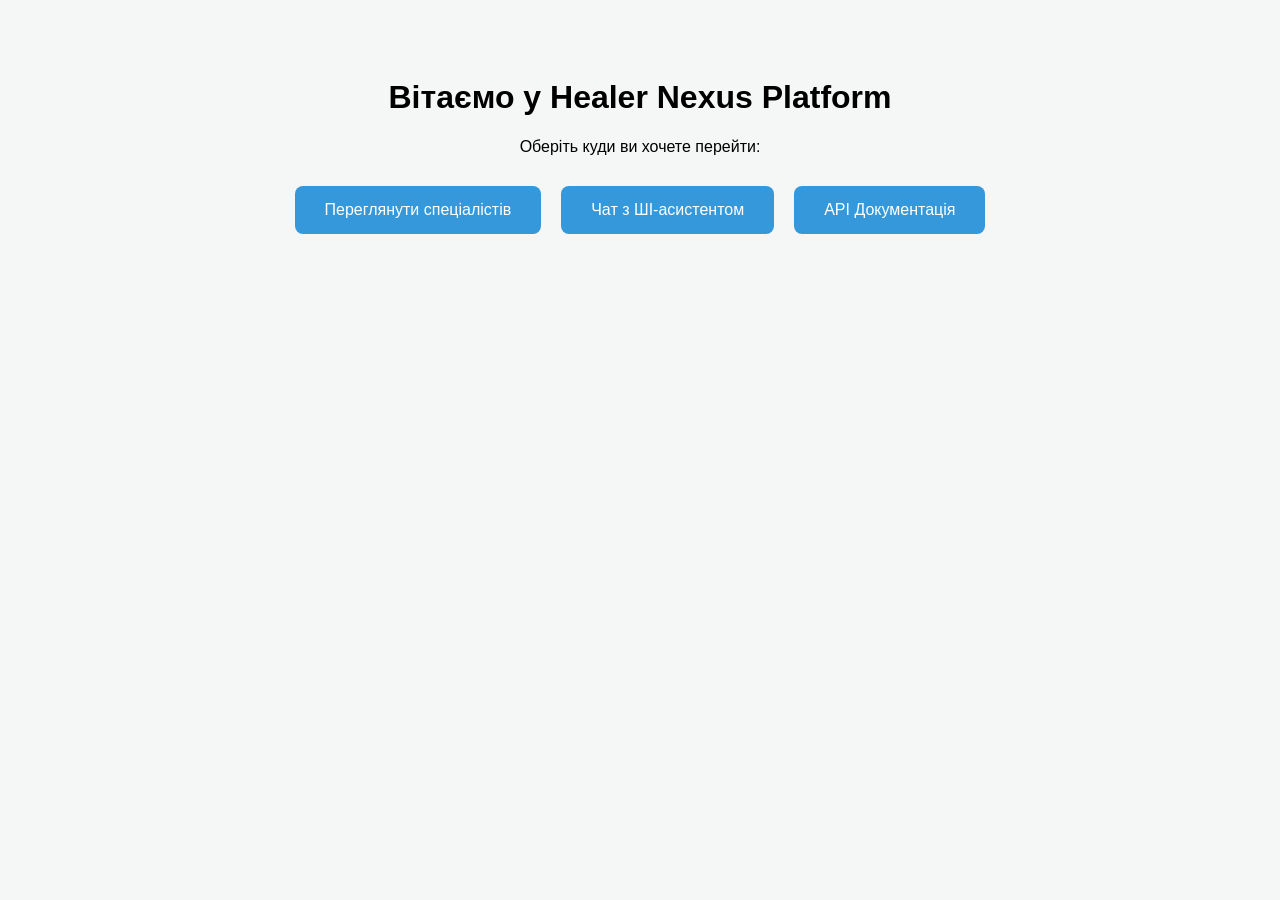
==== app/static/index.html @ 1d23e84e "Initial commit: Healer Nexus Platform full source code and architecture" ====
<!DOCTYPE html>
<html lang="uk">
<head>
    <meta charset="UTF-8">
    <title>Healer Nexus - Головна</title>
    <style>
        body { font-family: sans-serif; text-align: center; padding: 50px; background: #f4f7f6; }
        .nav { display: flex; justify-content: center; gap: 20px; margin-top: 30px; }
        .link { padding: 15px 30px; background: #3498db; color: white; text-decoration: none; border-radius: 8px; }
    </style>
</head>
<body>
    <h1>Вітаємо у Healer Nexus Platform</h1>
    <p>Оберіть куди ви хочете перейти:</p>
    <div class="nav">
        <a href="/dashboard" class="link">Переглянути спеціалістів</a>
        <a href="/tracker" class="link">Чат з ШІ-асистентом</a>
        <a href="/docs" class="link">API Документація</a>
    </div>
</body>
</html>
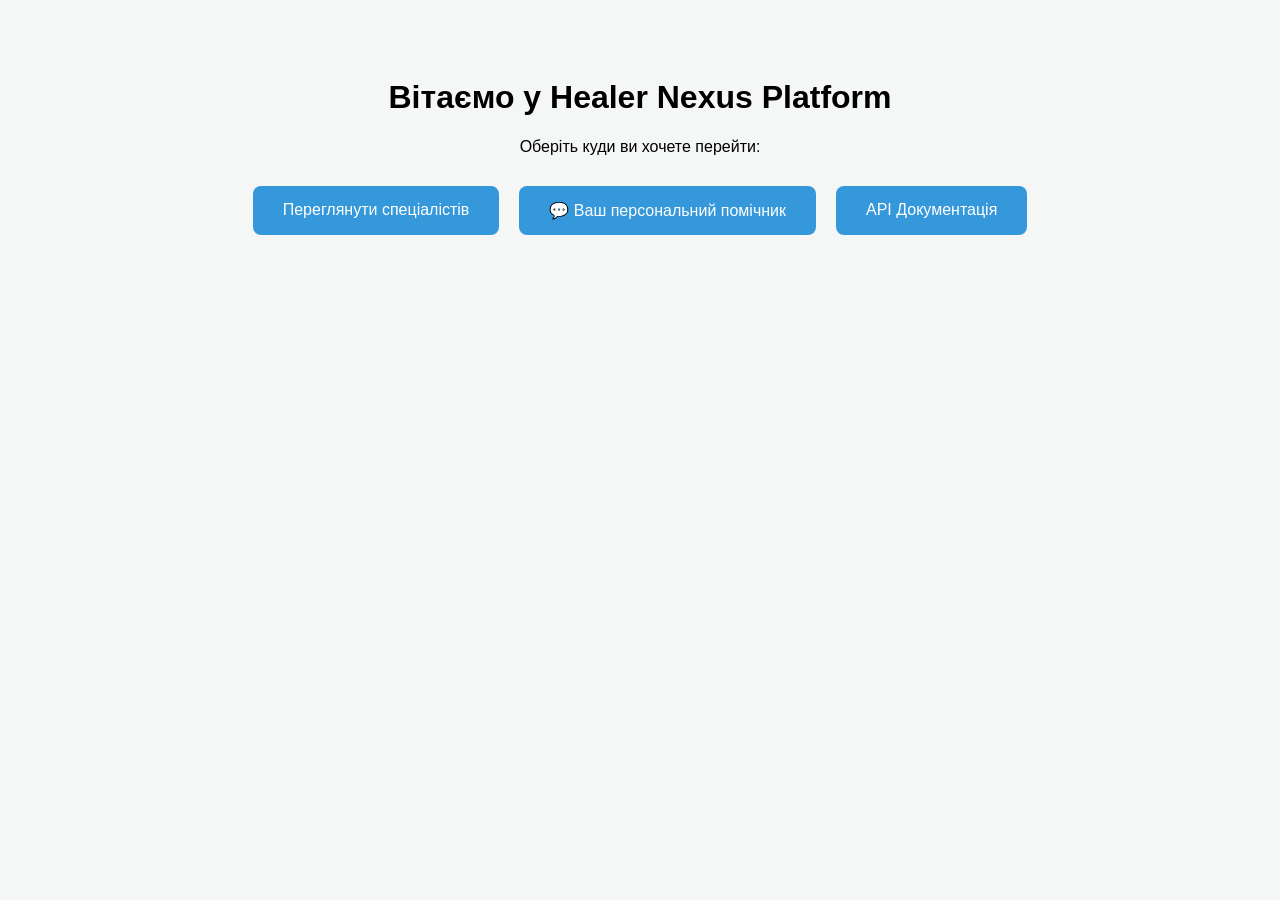
==== commit 06e0dd5d: "fix: init_db imports all models + homepage button text update" ====
--- a/app/static/index.html
+++ b/app/static/index.html
@@ -14,7 +14,7 @@
     <p>Оберіть куди ви хочете перейти:</p>
     <div class="nav">
         <a href="/dashboard" class="link">Переглянути спеціалістів</a>
-        <a href="/tracker" class="link">Чат з ШІ-асистентом</a>
+        <a href="/tracker" class="link">💬 Ваш персональний помічник</a>
         <a href="/docs" class="link">API Документація</a>
     </div>
 </body>
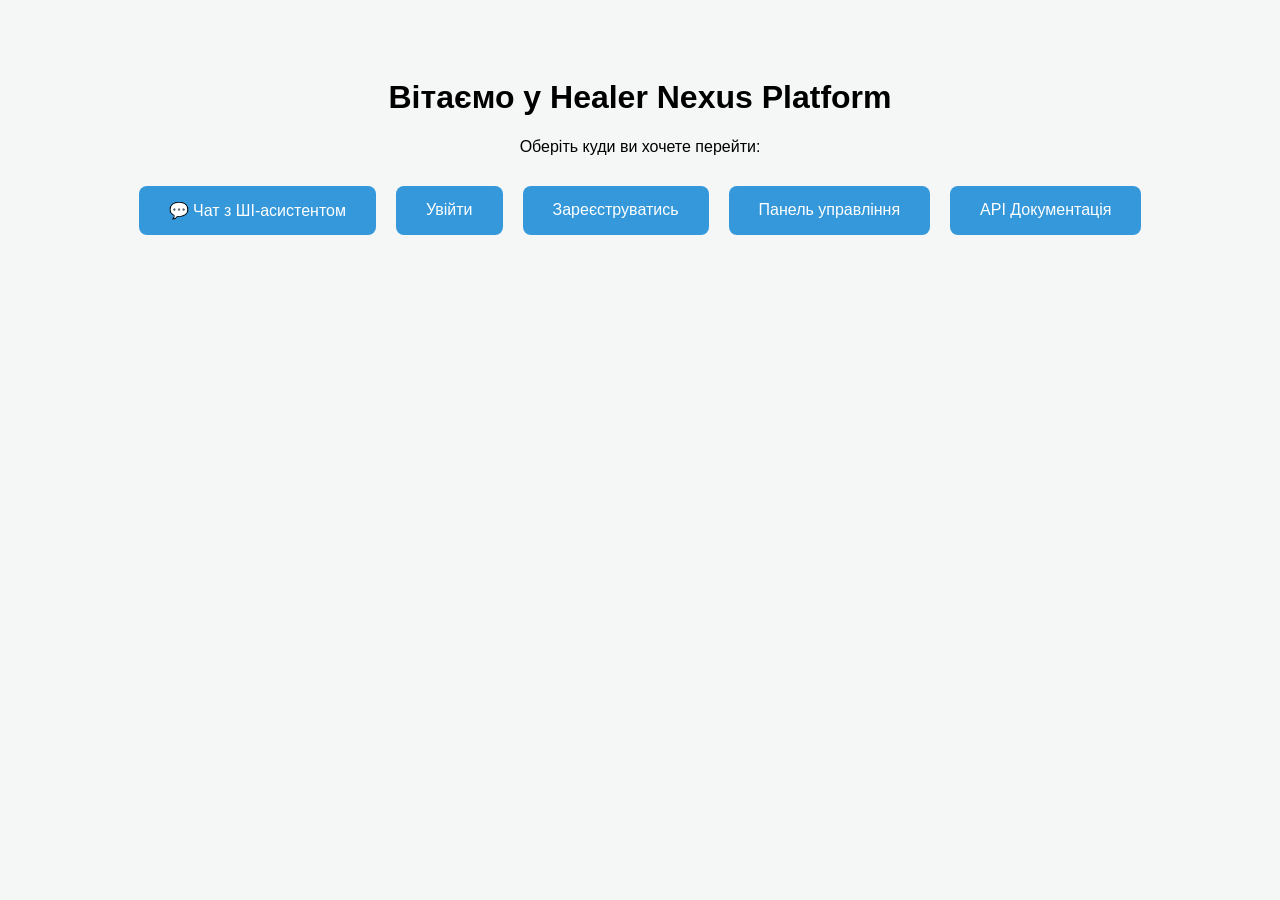
==== commit 5deae739: "feat: Dashboard + Login + Register pages - specialist management panel with blog, analytics, booking" ====
--- a/app/static/index.html
+++ b/app/static/index.html
@@ -13,8 +13,10 @@
     <h1>Вітаємо у Healer Nexus Platform</h1>
     <p>Оберіть куди ви хочете перейти:</p>
     <div class="nav">
-        <a href="/dashboard" class="link">Переглянути спеціалістів</a>
-        <a href="/tracker" class="link">💬 Ваш персональний помічник</a>
+        <a href="/tracker" class="link">💬 Чат з ШІ-асистентом</a>
+        <a href="/login" class="link">Увійти</a>
+        <a href="/register" class="link">Зареєструватись</a>
+        <a href="/dashboard" class="link">Панель управління</a>
         <a href="/docs" class="link">API Документація</a>
     </div>
 </body>
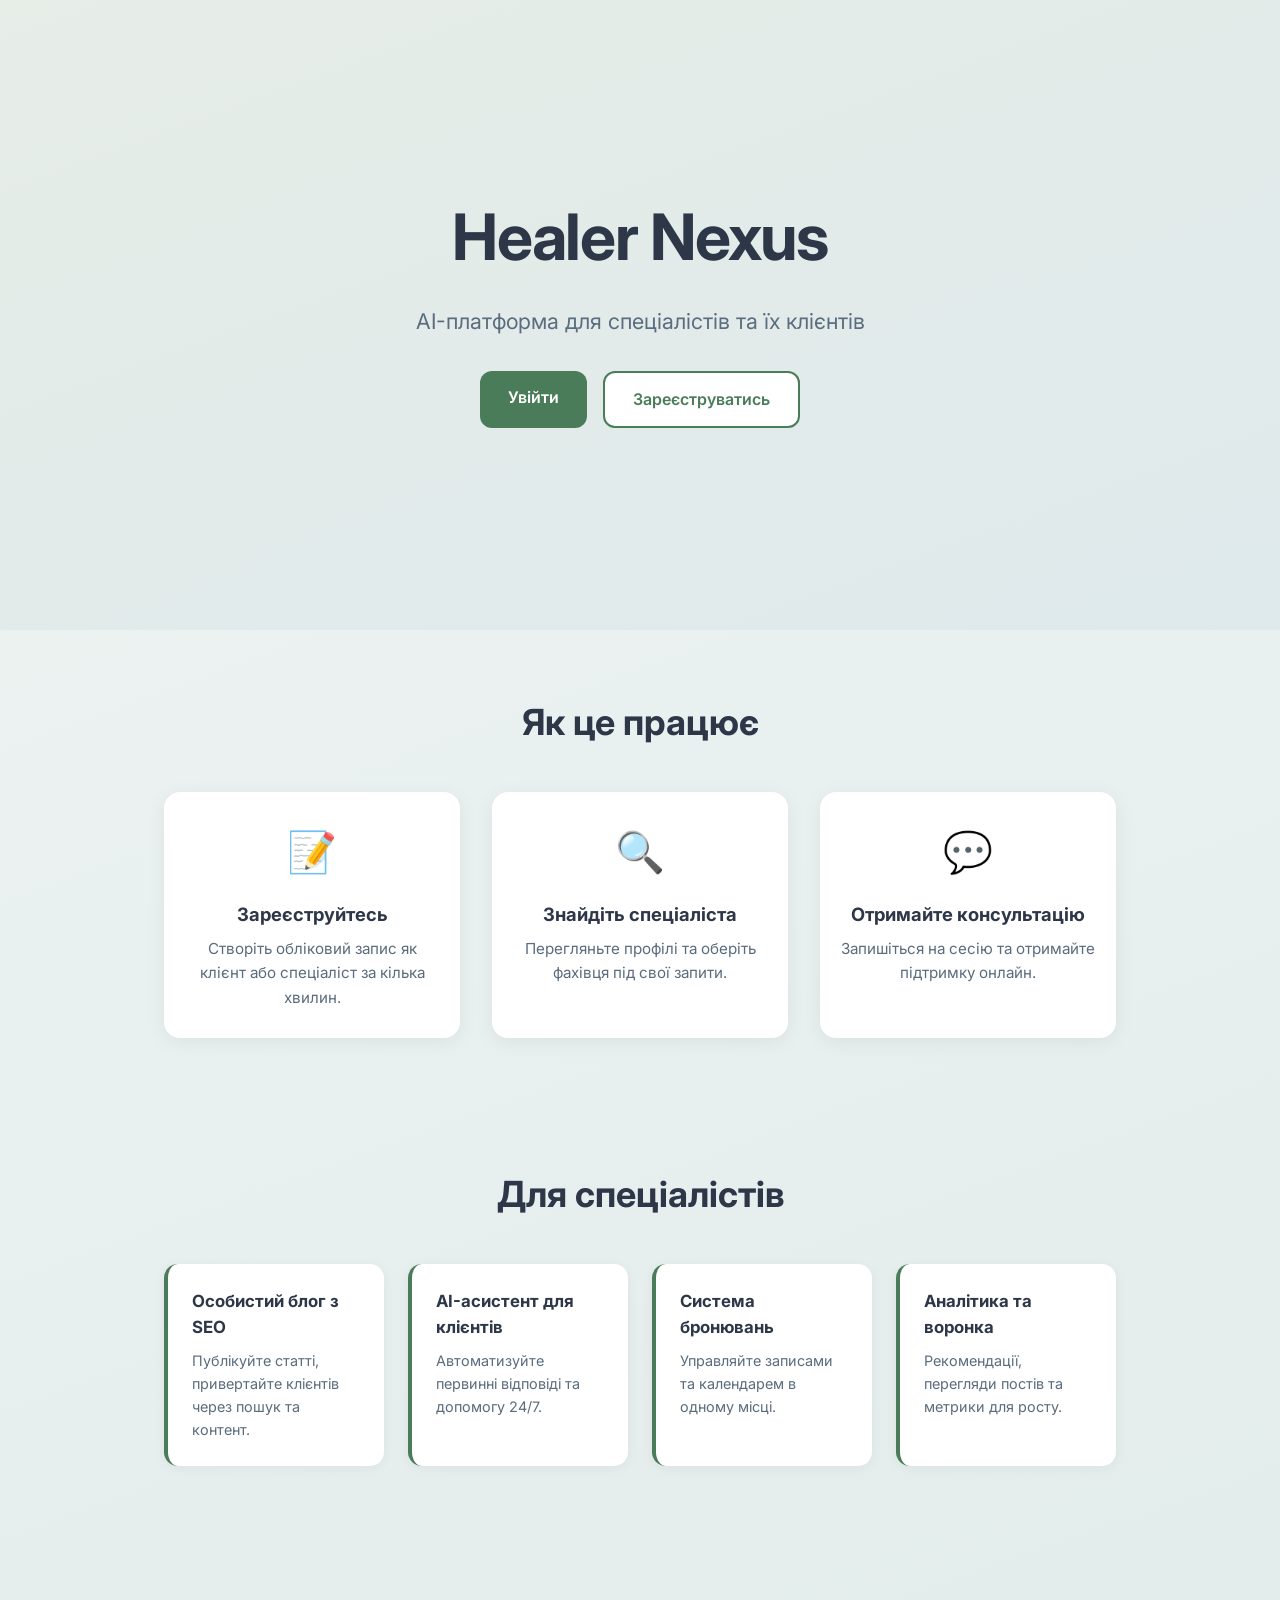
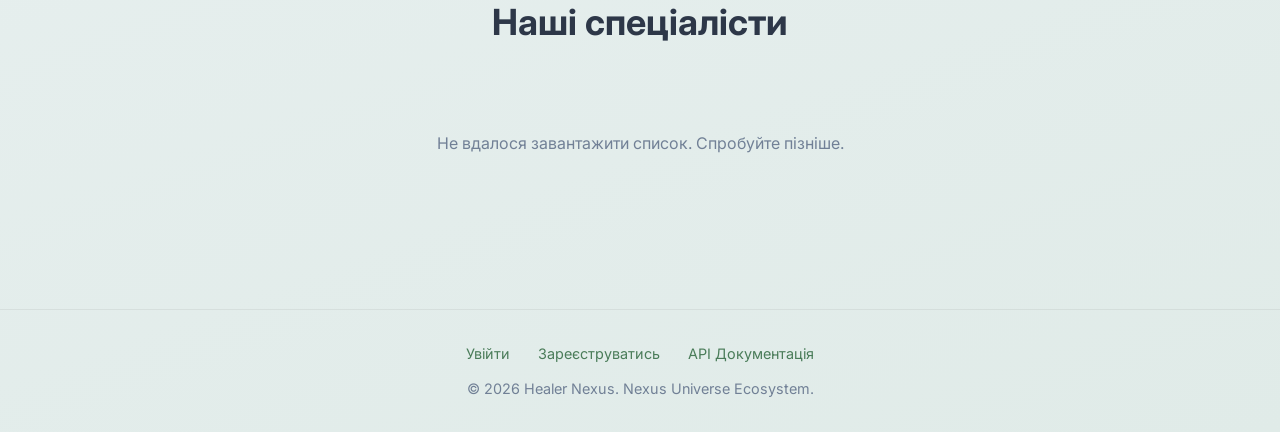
==== commit defbd616: "feat: landing page, date fix, clients filter, delete user, mobile login" ====
--- a/app/static/index.html
+++ b/app/static/index.html
@@ -2,22 +2,266 @@
 <html lang="uk">
 <head>
     <meta charset="UTF-8">
-    <title>Healer Nexus - Головна</title>
+    <meta name="viewport" content="width=device-width, initial-scale=1.0">
+    <title>Healer Nexus — AI-платформа для спеціалістів та клієнтів</title>
+    <link rel="preconnect" href="https://fonts.googleapis.com">
+    <link rel="preconnect" href="https://fonts.gstatic.com" crossorigin>
+    <link href="https://fonts.googleapis.com/css2?family=Inter:wght@400;500;600;700&display=swap" rel="stylesheet">
     <style>
-        body { font-family: sans-serif; text-align: center; padding: 50px; background: #f4f7f6; }
-        .nav { display: flex; justify-content: center; gap: 20px; margin-top: 30px; }
-        .link { padding: 15px 30px; background: #3498db; color: white; text-decoration: none; border-radius: 8px; }
+        * { margin: 0; padding: 0; box-sizing: border-box; }
+        body {
+            font-family: 'Inter', 'Segoe UI', -apple-system, sans-serif;
+            background: linear-gradient(160deg, #f0f4f0 0%, #e8f0f0 45%, #e0ebe8 100%);
+            color: #2d3748;
+            line-height: 1.6;
+            min-height: 100vh;
+        }
+        a { color: #4a7c59; text-decoration: none; }
+        a:hover { text-decoration: underline; }
+
+        /* Hero */
+        .hero {
+            min-height: 70vh;
+            display: flex;
+            flex-direction: column;
+            align-items: center;
+            justify-content: center;
+            text-align: center;
+            padding: 48px 24px 64px;
+            background: linear-gradient(160deg, rgba(74, 124, 89, 0.06) 0%, rgba(107, 155, 189, 0.08) 100%);
+        }
+        .hero h1 {
+            font-size: clamp(2.5rem, 6vw, 4rem);
+            font-weight: 700;
+            color: #2d3748;
+            letter-spacing: -0.02em;
+            margin-bottom: 16px;
+        }
+        .hero .tagline {
+            font-size: clamp(1rem, 2.5vw, 1.35rem);
+            color: #5a6c7d;
+            max-width: 560px;
+            margin-bottom: 32px;
+        }
+        .hero .cta {
+            display: flex;
+            flex-wrap: wrap;
+            gap: 16px;
+            justify-content: center;
+        }
+        .hero .cta a {
+            display: inline-block;
+            padding: 14px 28px;
+            border-radius: 12px;
+            font-weight: 600;
+            font-size: 1rem;
+            transition: transform 0.2s, box-shadow 0.2s;
+        }
+        .hero .cta .btn-primary {
+            background: #4a7c59;
+            color: #fff;
+            border: none;
+        }
+        .hero .cta .btn-primary:hover { background: #3d6b4a; text-decoration: none; box-shadow: 0 4px 14px rgba(74, 124, 89, 0.35); transform: translateY(-1px); }
+        .hero .cta .btn-secondary {
+            background: #fff;
+            color: #4a7c59;
+            border: 2px solid #4a7c59;
+        }
+        .hero .cta .btn-secondary:hover { background: #f0f4f0; text-decoration: none; transform: translateY(-1px); }
+
+        /* Sections */
+        section {
+            max-width: 1000px;
+            margin: 0 auto;
+            padding: 64px 24px;
+        }
+        section h2 {
+            font-size: clamp(1.75rem, 4vw, 2.25rem);
+            color: #2d3748;
+            margin-bottom: 40px;
+            text-align: center;
+        }
+
+        /* How it works */
+        .steps {
+            display: grid;
+            grid-template-columns: repeat(auto-fit, minmax(240px, 1fr));
+            gap: 32px;
+            margin-top: 24px;
+        }
+        .step {
+            text-align: center;
+            padding: 28px 20px;
+            background: #fff;
+            border-radius: 16px;
+            box-shadow: 0 4px 20px rgba(0,0,0,0.06);
+        }
+        .step .icon { font-size: 2.5rem; margin-bottom: 16px; }
+        .step h3 { font-size: 1.15rem; color: #2d3748; margin-bottom: 8px; }
+        .step p { color: #5a6c7d; font-size: 0.95rem; }
+
+        /* For specialists */
+        .benefits {
+            display: grid;
+            grid-template-columns: repeat(auto-fit, minmax(220px, 1fr));
+            gap: 24px;
+        }
+        .benefit {
+            padding: 24px;
+            background: #fff;
+            border-radius: 14px;
+            box-shadow: 0 2px 12px rgba(0,0,0,0.05);
+            border-left: 4px solid #4a7c59;
+        }
+        .benefit h3 { font-size: 1.05rem; color: #2d3748; margin-bottom: 8px; }
+        .benefit p { color: #5a6c7d; font-size: 0.9rem; }
+
+        /* Specialists grid */
+        .specialists-grid {
+            display: grid;
+            grid-template-columns: repeat(auto-fill, minmax(260px, 1fr));
+            gap: 24px;
+        }
+        .specialist-card {
+            background: #fff;
+            border-radius: 14px;
+            padding: 24px;
+            box-shadow: 0 4px 16px rgba(0,0,0,0.06);
+            transition: transform 0.2s;
+        }
+        .specialist-card:hover { transform: translateY(-4px); }
+        .specialist-card h3 { font-size: 1.1rem; color: #2d3748; margin-bottom: 4px; }
+        .specialist-card .spec { color: #6b9bd1; font-size: 0.9rem; margin-bottom: 8px; }
+        .specialist-card .price { font-weight: 600; color: #4a7c59; }
+        .specialists-loading, .specialists-empty { text-align: center; padding: 40px; color: #718096; }
+        .section-cta { text-align: center; margin-top: 32px; }
+        .section-cta a {
+            display: inline-block;
+            padding: 12px 24px;
+            background: #4a7c59;
+            color: #fff;
+            border-radius: 10px;
+            font-weight: 600;
+        }
+        .section-cta a:hover { background: #3d6b4a; text-decoration: none; }
+
+        /* Footer */
+        footer {
+            margin-top: 48px;
+            padding: 32px 24px;
+            text-align: center;
+            color: #718096;
+            font-size: 0.9rem;
+            border-top: 1px solid rgba(0,0,0,0.06);
+        }
+        footer a { margin: 0 12px; }
+        footer p { margin-top: 12px; }
+
+        @media (max-width: 768px) {
+            .hero { min-height: 60vh; padding: 32px 16px 48px; }
+            section { padding: 48px 16px; }
+        }
+        @media (max-width: 480px) {
+            .hero .cta { flex-direction: column; width: 100%; max-width: 280px; }
+            .hero .cta a { width: 100%; text-align: center; }
+        }
     </style>
 </head>
 <body>
-    <h1>Вітаємо у Healer Nexus Platform</h1>
-    <p>Оберіть куди ви хочете перейти:</p>
-    <div class="nav">
-        <a href="/tracker" class="link">💬 Чат з ШІ-асистентом</a>
-        <a href="/login" class="link">Увійти</a>
-        <a href="/register" class="link">Зареєструватись</a>
-        <a href="/dashboard" class="link">Панель управління</a>
-        <a href="/docs" class="link">API Документація</a>
+    <div class="hero">
+        <h1>Healer Nexus</h1>
+        <p class="tagline">AI-платформа для спеціалістів та їх клієнтів</p>
+        <div class="cta">
+            <a href="/dashboard/login" class="btn-primary">Увійти</a>
+            <a href="/register" class="btn-secondary">Зареєструватись</a>
+        </div>
     </div>
+
+    <section id="how-it-works">
+        <h2>Як це працює</h2>
+        <div class="steps">
+            <div class="step">
+                <div class="icon">📝</div>
+                <h3>Зареєструйтесь</h3>
+                <p>Створіть обліковий запис як клієнт або спеціаліст за кілька хвилин.</p>
+            </div>
+            <div class="step">
+                <div class="icon">🔍</div>
+                <h3>Знайдіть спеціаліста</h3>
+                <p>Перегляньте профілі та оберіть фахівця під свої запити.</p>
+            </div>
+            <div class="step">
+                <div class="icon">💬</div>
+                <h3>Отримайте консультацію</h3>
+                <p>Запишіться на сесію та отримайте підтримку онлайн.</p>
+            </div>
+        </div>
+    </section>
+
+    <section id="for-specialists">
+        <h2>Для спеціалістів</h2>
+        <div class="benefits">
+            <div class="benefit">
+                <h3>Особистий блог з SEO</h3>
+                <p>Публікуйте статті, привертайте клієнтів через пошук та контент.</p>
+            </div>
+            <div class="benefit">
+                <h3>AI-асистент для клієнтів</h3>
+                <p>Автоматизуйте первинні відповіді та допомогу 24/7.</p>
+            </div>
+            <div class="benefit">
+                <h3>Система бронювань</h3>
+                <p>Управляйте записами та календарем в одному місці.</p>
+            </div>
+            <div class="benefit">
+                <h3>Аналітика та воронка</h3>
+                <p>Рекомендації, перегляди постів та метрики для росту.</p>
+            </div>
+        </div>
+    </section>
+
+    <section id="specialists">
+        <h2>Наші спеціалісти</h2>
+        <div id="specialists-container" class="specialists-loading">Завантаження...</div>
+        <div class="section-cta" id="all-specialists-cta" style="display:none;">
+            <a href="/dashboard/login">Дивитись всіх</a>
+        </div>
+    </section>
+
+    <footer>
+        <a href="/dashboard/login">Увійти</a>
+        <a href="/register">Зареєструватись</a>
+        <a href="/docs">API Документація</a>
+        <p>© 2026 Healer Nexus. Nexus Universe Ecosystem.</p>
+    </footer>
+
+    <script>
+        (function() {
+            var container = document.getElementById('specialists-container');
+            var cta = document.getElementById('all-specialists-cta');
+            fetch('/api/specialists').then(function(r) { return r.json(); }).then(function(data) {
+                var list = Array.isArray(data) ? data : (data && data.items ? data.items : []);
+                var show = list.slice(0, 6);
+                if (show.length === 0) {
+                    container.className = 'specialists-empty';
+                    container.textContent = 'Поки немає спеціалістів. Станьте першим!';
+                    return;
+                }
+                container.className = 'specialists-grid';
+                container.innerHTML = show.map(function(s) {
+                    return '<div class="specialist-card">' +
+                        '<h3>' + (s.name || 'Спеціаліст').replace(/</g, '&lt;') + '</h3>' +
+                        '<div class="spec">' + (s.specialty || s.service_type || '—').replace(/</g, '&lt;') + '</div>' +
+                        '<div class="price">' + (s.hourly_rate ? s.hourly_rate + ' грн/год' : '—') + '</div>' +
+                        '</div>';
+                }).join('');
+                if (list.length > 6) cta.style.display = 'block';
+            }).catch(function() {
+                container.className = 'specialists-empty';
+                container.textContent = 'Не вдалося завантажити список. Спробуйте пізніше.';
+            });
+        })();
+    </script>
 </body>
 </html>
